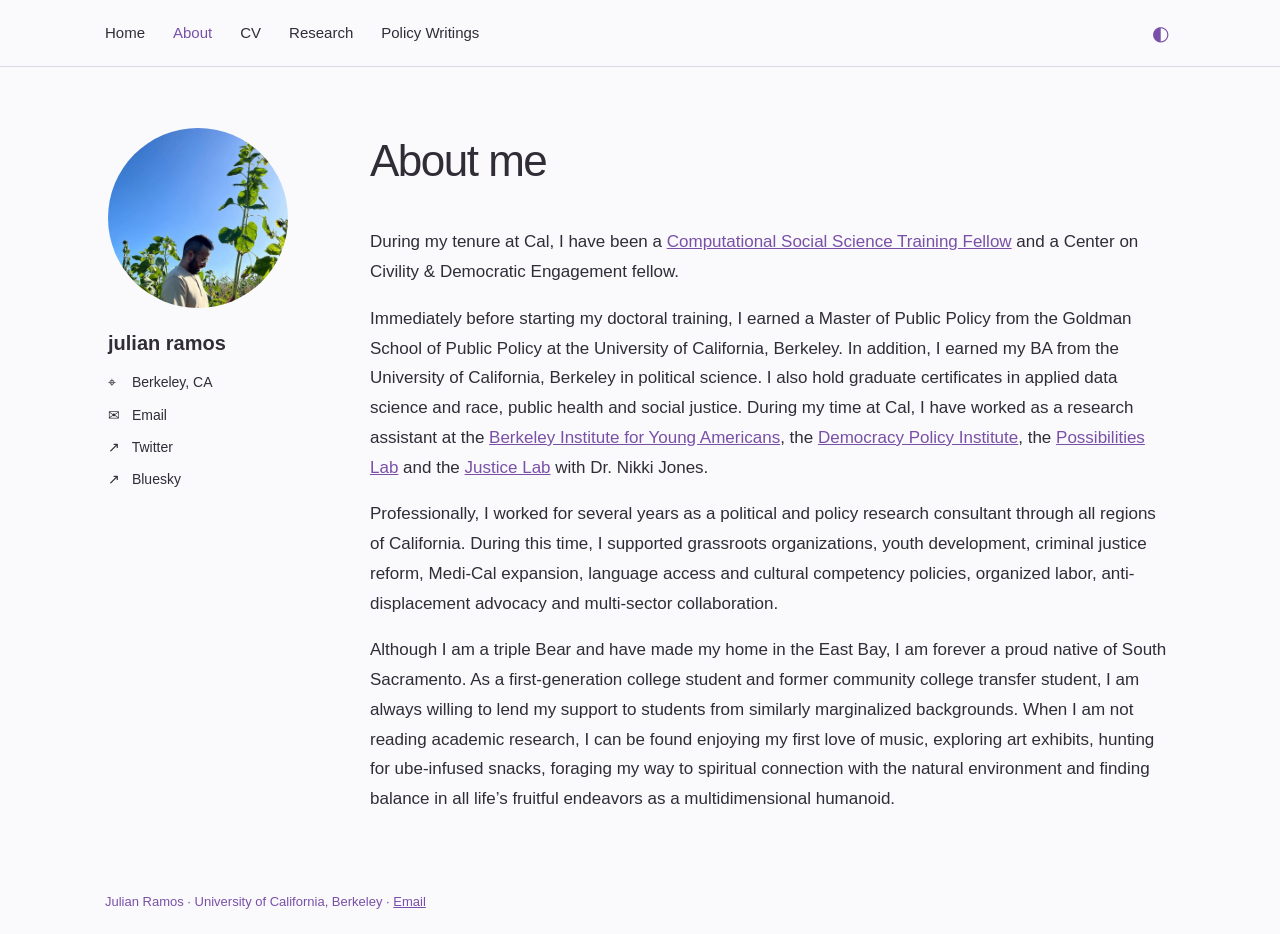
==== about.html @ 10566d96 "Add files via upload" ====
<!doctype html><html lang="en"><head><meta charset="utf-8"><meta name="viewport" content="width=device-width,initial-scale=1"><meta name="description" content="Julian Ramos, doctoral student in Health Policy and Management at UC Berkeley. Research and policy writings."><title>About | Julian Ramos</title><link rel="stylesheet" href="assets/style.css"></head><body><header><nav aria-label="Main navigation"><a href="index.html">Home</a><a href="about.html" class="active" aria-current="page">About</a><a href="cv.html">CV</a><a href="research.html">Research</a><a href="policy.html">Policy Writings</a><button aria-label="Toggle dark mode">◐</button></nav></header><div class="page-layout"><aside class="profile" aria-label="Profile and contact"><img src="assets/portrait.jpg" alt="Julian Ramos among sunflowers"><p class="profile-name">julian ramos</p><ul class="profile-links"><li><span aria-hidden="true">⌖</span> Berkeley, CA</li><li><span aria-hidden="true">✉</span> <a href="mailto:julsdemos@berkeley.edu">Email</a></li><li><span aria-hidden="true">↗</span> <a href="https://twitter.com/lildemos2">Twitter</a></li><li><span aria-hidden="true">↗</span> <a href="https://bsky.app/profile/julsdemos.bsky.social">Bluesky</a></li></ul></aside><main><h1>About me</h1><p>During my tenure at Cal, I have been a <a href="https://bids.berkeley.edu/computational-social-science-training-program">Computational Social Science Training Fellow</a> and a Center on Civility &amp; Democratic Engagement fellow.</p><p>Immediately before starting my doctoral training, I earned a Master of Public Policy from the Goldman School of Public Policy at the University of California, Berkeley. In addition, I earned my BA from the University of California, Berkeley in political science. I also hold graduate certificates in applied data science and race, public health and social justice. During my time at Cal, I have worked as a research assistant at the <a href="https://youngamericans.berkeley.edu/">Berkeley Institute for Young Americans</a>, the <a href="https://gspp.berkeley.edu/research-and-impact/policy-initiatives/democracy-policy-initiative">Democracy Policy Institute</a>, the <a href="https://possibilitylab.berkeley.edu/">Possibilities Lab</a> and the <a href="https://africam.berkeley.edu/people/nikki-jones">Justice Lab</a> with Dr. Nikki Jones.</p><p>Professionally, I worked for several years as a political and policy research consultant through all regions of California. During this time, I supported grassroots organizations, youth development, criminal justice reform, Medi-Cal expansion, language access and cultural competency policies, organized labor, anti-displacement advocacy and multi-sector collaboration.</p><p>Although I am a triple Bear and have made my home in the East Bay, I am forever a proud native of South Sacramento. As a first-generation college student and former community college transfer student, I am always willing to lend my support to students from similarly marginalized backgrounds. When I am not reading academic research, I can be found enjoying my first love of music, exploring art exhibits, hunting for ube-infused snacks, foraging my way to spiritual connection with the natural environment and finding balance in all life’s fruitful endeavors as a multidimensional humanoid.</p></main></div><footer>Julian Ramos · University of California, Berkeley · <a href="mailto:julsdemos@berkeley.edu">Email</a></footer><script src="assets/theme.js"></script><script src="assets/cardinals.js"></script></body></html>
---- assets/style.css ----
:root{color-scheme:light dark;--bg:#faf9fc;--fg:#302d37;--purple:#7950a7;--line:#ded8e6}*{box-sizing:border-box}body{margin:0;background:var(--bg);color:var(--fg);font:17px/1.75 -apple-system,BlinkMacSystemFont,'Segoe UI',sans-serif}header{border-bottom:1px solid var(--line)}nav{max-width:850px;margin:auto;padding:20px 25px;display:flex;gap:28px;align-items:center}nav a{color:var(--fg);text-decoration:none;font-size:15px}nav a:hover,nav a:first-child{color:var(--purple)}main{max-width:850px;margin:70px auto;padding:0 25px}h1{font-size:44px;letter-spacing:-1.5px;font-weight:400;margin-bottom:0}.subtitle{color:var(--purple);margin-top:0}p{max-width:640px}.note{margin-top:60px;padding-top:25px;border-top:1px solid var(--line);font-size:14px;color:#746c7e}button{margin-left:auto;border:0;background:none;font-size:20px;color:var(--purple);cursor:pointer}@media(max-width:600px){nav{gap:15px;flex-wrap:wrap}nav a{font-size:14px}main{margin-top:40px}h1{font-size:36px}}body.dark{--bg:#1e1c22;--fg:#e8e3ed;--purple:#c5a0ee;--line:#403a49}

h2{font-size:24px;font-weight:500;margin-top:38px}h3{font-size:19px;font-weight:500;margin-bottom:5px}a{color:var(--purple)}.entry{padding:20px 0;border-bottom:1px solid var(--line)}.entry p{margin:5px 0}.meta{font-size:14px;color:var(--purple)}.button{display:inline-block;padding:9px 18px;border:1px solid var(--purple);text-decoration:none;border-radius:3px}footer{max-width:850px;margin:60px auto 20px;padding:0 25px;font-size:13px;color:var(--purple)}iframe{width:100%;height:850px;border:1px solid var(--line);margin-top:25px}nav a.active{color:var(--purple)}nav a:first-child:not(.active){color:var(--fg)}
.home-intro{display:flow-root}.portrait{float:left;width:30%;max-width:245px;height:auto;margin:8px 26px 15px 0;border-radius:4px}.home-intro p:first-child{margin-top:0}main p{max-width:none}ol{padding-left:1.5em}li{margin-bottom:12px}.research-image{width:100%;height:auto;margin:26px 0 4px;border-radius:3px}@media(max-width:560px){.portrait{float:none;width:100%;max-width:300px;display:block;margin:20px 0 25px}.home-intro{display:block}}
/* Left profile column, following the requested reference layout. */
.page-layout{display:grid;grid-template-columns:210px minmax(0,1fr);gap:52px;max-width:1120px;margin:55px auto 0;padding:0 28px;align-items:start}
.page-layout main{max-width:none;margin:0;padding:0;min-width:0}.page-layout h1{margin-top:0;margin-bottom:28px}
.profile{padding-top:6px}.profile img{display:block;width:180px;height:180px;object-fit:cover;border-radius:50%;object-position:50% 60%}.profile-name{font-size:20px;font-weight:600;margin:18px 0 10px}.profile-links{list-style:none;margin:0;padding:0;font-size:14px;line-height:1.6}.profile-links li{margin:0 0 10px}.profile-links span{display:inline-block;width:20px}.profile-links a{color:var(--fg);text-decoration:none}.profile-links a:hover{color:var(--purple);text-decoration:underline}nav{max-width:1120px}footer{max-width:1120px}
@media(min-width:561px) and (max-width:800px){.page-layout{grid-template-columns:150px minmax(0,1fr);gap:28px;padding:0 22px}.profile img{width:140px;height:140px}.profile-name{font-size:18px}}
@media(max-width:560px){.page-layout{display:block;margin-top:30px;padding:0 22px}.profile{margin-bottom:35px;display:grid;grid-template-columns:110px 1fr;column-gap:20px}.profile img{width:110px;height:110px;grid-row:1/3}.profile-name{margin:0 0 8px}.profile-links{grid-column:2}.profile-links li{margin-bottom:6px}.page-layout main{margin:0}}

.first-name{color:var(--purple);font-weight:700}

.author-inline{color:var(--purple);font-size:.85em;font-weight:400}.research-image.rounded-research{border-radius:18px}
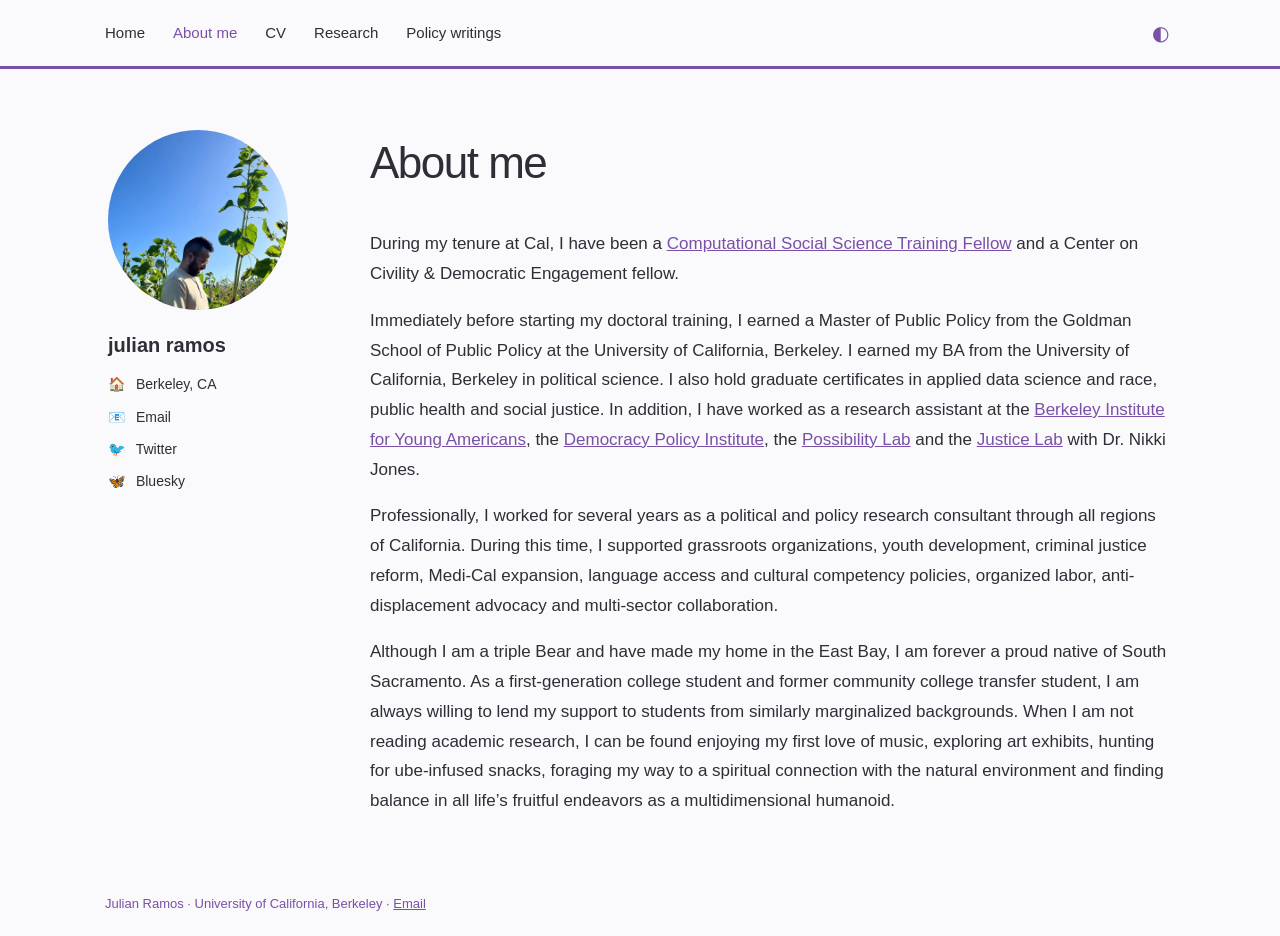
==== commit 615c0c7e: "Add files via upload" ====
--- a/about.html
+++ b/about.html
@@ -1 +1 @@
-<!doctype html><html lang="en"><head><meta charset="utf-8"><meta name="viewport" content="width=device-width,initial-scale=1"><meta name="description" content="Julian Ramos, doctoral student in Health Policy and Management at UC Berkeley. Research and policy writings."><title>About | Julian Ramos</title><link rel="stylesheet" href="assets/style.css"></head><body><header><nav aria-label="Main navigation"><a href="index.html">Home</a><a href="about.html" class="active" aria-current="page">About</a><a href="cv.html">CV</a><a href="research.html">Research</a><a href="policy.html">Policy Writings</a><button aria-label="Toggle dark mode">◐</button></nav></header><div class="page-layout"><aside class="profile" aria-label="Profile and contact"><img src="assets/portrait.jpg" alt="Julian Ramos among sunflowers"><p class="profile-name">julian ramos</p><ul class="profile-links"><li><span aria-hidden="true">⌖</span> Berkeley, CA</li><li><span aria-hidden="true">✉</span> <a href="mailto:julsdemos@berkeley.edu">Email</a></li><li><span aria-hidden="true">↗</span> <a href="https://twitter.com/lildemos2">Twitter</a></li><li><span aria-hidden="true">↗</span> <a href="https://bsky.app/profile/julsdemos.bsky.social">Bluesky</a></li></ul></aside><main><h1>About me</h1><p>During my tenure at Cal, I have been a <a href="https://bids.berkeley.edu/computational-social-science-training-program">Computational Social Science Training Fellow</a> and a Center on Civility &amp; Democratic Engagement fellow.</p><p>Immediately before starting my doctoral training, I earned a Master of Public Policy from the Goldman School of Public Policy at the University of California, Berkeley. In addition, I earned my BA from the University of California, Berkeley in political science. I also hold graduate certificates in applied data science and race, public health and social justice. During my time at Cal, I have worked as a research assistant at the <a href="https://youngamericans.berkeley.edu/">Berkeley Institute for Young Americans</a>, the <a href="https://gspp.berkeley.edu/research-and-impact/policy-initiatives/democracy-policy-initiative">Democracy Policy Institute</a>, the <a href="https://possibilitylab.berkeley.edu/">Possibilities Lab</a> and the <a href="https://africam.berkeley.edu/people/nikki-jones">Justice Lab</a> with Dr. Nikki Jones.</p><p>Professionally, I worked for several years as a political and policy research consultant through all regions of California. During this time, I supported grassroots organizations, youth development, criminal justice reform, Medi-Cal expansion, language access and cultural competency policies, organized labor, anti-displacement advocacy and multi-sector collaboration.</p><p>Although I am a triple Bear and have made my home in the East Bay, I am forever a proud native of South Sacramento. As a first-generation college student and former community college transfer student, I am always willing to lend my support to students from similarly marginalized backgrounds. When I am not reading academic research, I can be found enjoying my first love of music, exploring art exhibits, hunting for ube-infused snacks, foraging my way to spiritual connection with the natural environment and finding balance in all life’s fruitful endeavors as a multidimensional humanoid.</p></main></div><footer>Julian Ramos · University of California, Berkeley · <a href="mailto:julsdemos@berkeley.edu">Email</a></footer><script src="assets/theme.js"></script><script src="assets/cardinals.js"></script></body></html>+<!doctype html><html lang="en"><head><meta charset="utf-8"><meta name="viewport" content="width=device-width,initial-scale=1"><meta name="description" content="Julian Ramos, doctoral student in Health Policy and Management at UC Berkeley. Research and policy writings."><title>About | Julian Ramos</title><link rel="stylesheet" href="assets/style.css?v=20261111-2"></head><body><header><nav aria-label="Main navigation"><a href="index.html">Home</a><a href="about.html" class="active" aria-current="page">About me</a><a href="cv.html">CV</a><a href="research.html">Research</a><a href="policy.html">Policy writings</a><button aria-label="Toggle dark mode">◐</button></nav></header><div class="page-layout"><aside class="profile" aria-label="Profile and contact"><img src="assets/portrait.jpg" alt="Julian Ramos among sunflowers"><p class="profile-name">julian ramos</p><ul class="profile-links"><li><span aria-hidden="true">🏠</span> Berkeley, CA</li><li><span aria-hidden="true">📧</span> <a href="mailto:julsdemos@berkeley.edu">Email</a></li><li><span aria-hidden="true">🐦</span> <a href="https://twitter.com/lildemos2">Twitter</a></li><li><span aria-hidden="true">🦋</span> <a href="https://bsky.app/profile/julsdemos.bsky.social">Bluesky</a></li></ul></aside><main><h1>About me</h1><p>During my tenure at Cal, I have been a <a href="https://bids.berkeley.edu/computational-social-science-training-program">Computational Social Science Training Fellow</a> and a Center on Civility &amp; Democratic Engagement fellow.</p><p>Immediately before starting my doctoral training, I earned a Master of Public Policy from the Goldman School of Public Policy at the University of California, Berkeley. I earned my BA from the University of California, Berkeley in political science. I also hold graduate certificates in applied data science and race, public health and social justice. In addition, I have worked as a research assistant at the <a href="https://youngamericans.berkeley.edu/">Berkeley Institute for Young Americans</a>, the <a href="https://gspp.berkeley.edu/research-and-impact/policy-initiatives/democracy-policy-initiative">Democracy Policy Institute</a>, the <a href="https://possibilitylab.berkeley.edu/">Possibility Lab</a> and the <a href="https://africam.berkeley.edu/people/nikki-jones">Justice Lab</a> with Dr. Nikki Jones.</p><p>Professionally, I worked for several years as a political and policy research consultant through all regions of California. During this time, I supported grassroots organizations, youth development, criminal justice reform, Medi-Cal expansion, language access and cultural competency policies, organized labor, anti-displacement advocacy and multi-sector collaboration.</p><p>Although I am a triple Bear and have made my home in the East Bay, I am forever a proud native of South Sacramento. As a first-generation college student and former community college transfer student, I am always willing to lend my support to students from similarly marginalized backgrounds. When I am not reading academic research, I can be found enjoying my first love of music, exploring art exhibits, hunting for ube-infused snacks, foraging my way to a spiritual connection with the natural environment and finding balance in all life’s fruitful endeavors as a multidimensional humanoid.</p></main></div><footer>Julian Ramos · University of California, Berkeley · <a href="mailto:julsdemos@berkeley.edu">Email</a></footer><script src="assets/theme.js"></script><script src="assets/cardinals.js"></script></body></html>
--- a/assets/style.css
+++ b/assets/style.css
@@ -13,3 +13,5 @@
 .first-name{color:var(--purple);font-weight:700}
 
 .author-inline{color:var(--purple);font-size:.85em;font-weight:400}.research-image.rounded-research{border-radius:18px}
+
+header{border-bottom:3px solid var(--purple)}.profile-links span{width:24px}.research-image.rounded-research{margin-top:0;margin-bottom:25px}
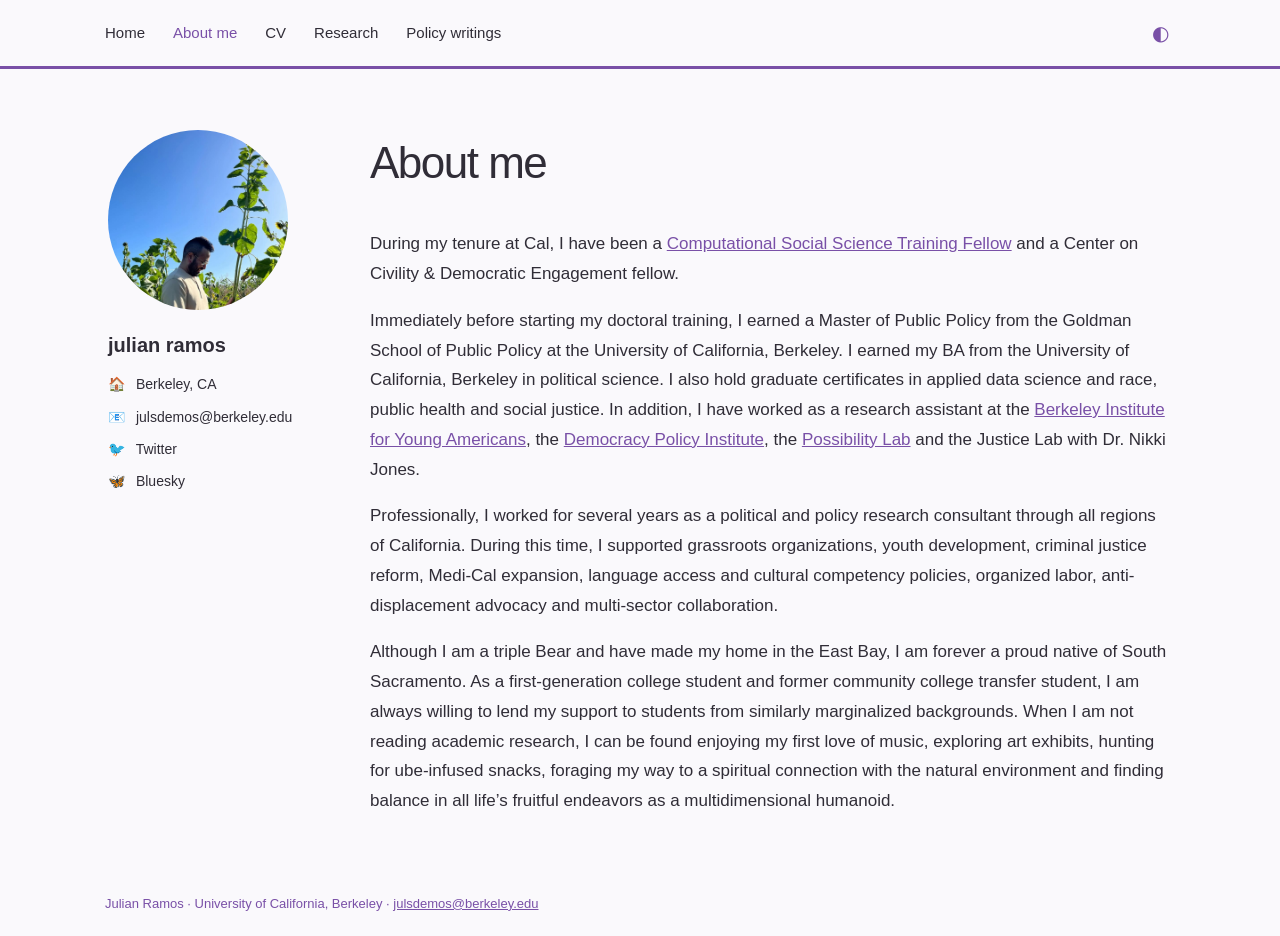
==== commit c2983b5f: "Add files via upload" ====
--- a/about.html
+++ b/about.html
@@ -1 +1 @@
-<!doctype html><html lang="en"><head><meta charset="utf-8"><meta name="viewport" content="width=device-width,initial-scale=1"><meta name="description" content="Julian Ramos, doctoral student in Health Policy and Management at UC Berkeley. Research and policy writings."><title>About | Julian Ramos</title><link rel="stylesheet" href="assets/style.css?v=20261111-2"></head><body><header><nav aria-label="Main navigation"><a href="index.html">Home</a><a href="about.html" class="active" aria-current="page">About me</a><a href="cv.html">CV</a><a href="research.html">Research</a><a href="policy.html">Policy writings</a><button aria-label="Toggle dark mode">◐</button></nav></header><div class="page-layout"><aside class="profile" aria-label="Profile and contact"><img src="assets/portrait.jpg" alt="Julian Ramos among sunflowers"><p class="profile-name">julian ramos</p><ul class="profile-links"><li><span aria-hidden="true">🏠</span> Berkeley, CA</li><li><span aria-hidden="true">📧</span> <a href="mailto:julsdemos@berkeley.edu">Email</a></li><li><span aria-hidden="true">🐦</span> <a href="https://twitter.com/lildemos2">Twitter</a></li><li><span aria-hidden="true">🦋</span> <a href="https://bsky.app/profile/julsdemos.bsky.social">Bluesky</a></li></ul></aside><main><h1>About me</h1><p>During my tenure at Cal, I have been a <a href="https://bids.berkeley.edu/computational-social-science-training-program">Computational Social Science Training Fellow</a> and a Center on Civility &amp; Democratic Engagement fellow.</p><p>Immediately before starting my doctoral training, I earned a Master of Public Policy from the Goldman School of Public Policy at the University of California, Berkeley. I earned my BA from the University of California, Berkeley in political science. I also hold graduate certificates in applied data science and race, public health and social justice. In addition, I have worked as a research assistant at the <a href="https://youngamericans.berkeley.edu/">Berkeley Institute for Young Americans</a>, the <a href="https://gspp.berkeley.edu/research-and-impact/policy-initiatives/democracy-policy-initiative">Democracy Policy Institute</a>, the <a href="https://possibilitylab.berkeley.edu/">Possibility Lab</a> and the <a href="https://africam.berkeley.edu/people/nikki-jones">Justice Lab</a> with Dr. Nikki Jones.</p><p>Professionally, I worked for several years as a political and policy research consultant through all regions of California. During this time, I supported grassroots organizations, youth development, criminal justice reform, Medi-Cal expansion, language access and cultural competency policies, organized labor, anti-displacement advocacy and multi-sector collaboration.</p><p>Although I am a triple Bear and have made my home in the East Bay, I am forever a proud native of South Sacramento. As a first-generation college student and former community college transfer student, I am always willing to lend my support to students from similarly marginalized backgrounds. When I am not reading academic research, I can be found enjoying my first love of music, exploring art exhibits, hunting for ube-infused snacks, foraging my way to a spiritual connection with the natural environment and finding balance in all life’s fruitful endeavors as a multidimensional humanoid.</p></main></div><footer>Julian Ramos · University of California, Berkeley · <a href="mailto:julsdemos@berkeley.edu">Email</a></footer><script src="assets/theme.js"></script><script src="assets/cardinals.js"></script></body></html>+<!doctype html><html lang="en"><head><meta charset="utf-8"><meta name="viewport" content="width=device-width,initial-scale=1"><meta name="description" content="Julian Ramos, doctoral student in Health Policy and Management at UC Berkeley. Research and policy writings."><title>About | Julian Ramos</title><link rel="stylesheet" href="assets/style.css?v=20261111-2"></head><body><header><nav aria-label="Main navigation"><a href="index.html">Home</a><a href="about.html" class="active" aria-current="page">About me</a><a href="cv.html">CV</a><a href="research.html">Research</a><a href="policy.html">Policy writings</a><button aria-label="Toggle dark mode">◐</button></nav></header><div class="page-layout"><aside class="profile" aria-label="Profile and contact"><img src="assets/portrait.jpg" alt="Julian Ramos among sunflowers"><p class="profile-name">julian ramos</p><ul class="profile-links"><li><span aria-hidden="true">🏠</span> Berkeley, CA</li><li><span aria-hidden="true">📧</span> <a href="mailto:julsdemos@berkeley.edu">julsdemos@berkeley.edu</a></li><li><span aria-hidden="true">🐦</span> <a href="https://twitter.com/lildemos2">Twitter</a></li><li><span aria-hidden="true">🦋</span> <a href="https://bsky.app/profile/julsdemos.bsky.social">Bluesky</a></li></ul></aside><main><h1>About me</h1><p>During my tenure at Cal, I have been a <a href="https://bids.berkeley.edu/computational-social-science-training-program">Computational Social Science Training Fellow</a> and a Center on Civility &amp; Democratic Engagement fellow.</p><p>Immediately before starting my doctoral training, I earned a Master of Public Policy from the Goldman School of Public Policy at the University of California, Berkeley. I earned my BA from the University of California, Berkeley in political science. I also hold graduate certificates in applied data science and race, public health and social justice. In addition, I have worked as a research assistant at the <a href="https://youngamericans.berkeley.edu/">Berkeley Institute for Young Americans</a>, the <a href="https://gspp.berkeley.edu/research-and-impact/policy-initiatives/democracy-policy-initiative">Democracy Policy Institute</a>, the <a href="https://possibilitylab.berkeley.edu/">Possibility Lab</a> and the Justice Lab with Dr. Nikki Jones.</p><p>Professionally, I worked for several years as a political and policy research consultant through all regions of California. During this time, I supported grassroots organizations, youth development, criminal justice reform, Medi-Cal expansion, language access and cultural competency policies, organized labor, anti-displacement advocacy and multi-sector collaboration.</p><p>Although I am a triple Bear and have made my home in the East Bay, I am forever a proud native of South Sacramento. As a first-generation college student and former community college transfer student, I am always willing to lend my support to students from similarly marginalized backgrounds. When I am not reading academic research, I can be found enjoying my first love of music, exploring art exhibits, hunting for ube-infused snacks, foraging my way to a spiritual connection with the natural environment and finding balance in all life’s fruitful endeavors as a multidimensional humanoid.</p></main></div><footer>Julian Ramos · University of California, Berkeley · <a href="mailto:julsdemos@berkeley.edu">julsdemos@berkeley.edu</a></footer><script src="assets/theme.js"></script><script src="assets/cardinals.js"></script></body></html>
--- a/assets/style.css
+++ b/assets/style.css
@@ -15,3 +15,5 @@
 .author-inline{color:var(--purple);font-size:.85em;font-weight:400}.research-image.rounded-research{border-radius:18px}
 
 header{border-bottom:3px solid var(--purple)}.profile-links span{width:24px}.research-image.rounded-research{margin-top:0;margin-bottom:25px}
+
+.profile-links a[href^="mailto:"]{overflow-wrap:anywhere}
